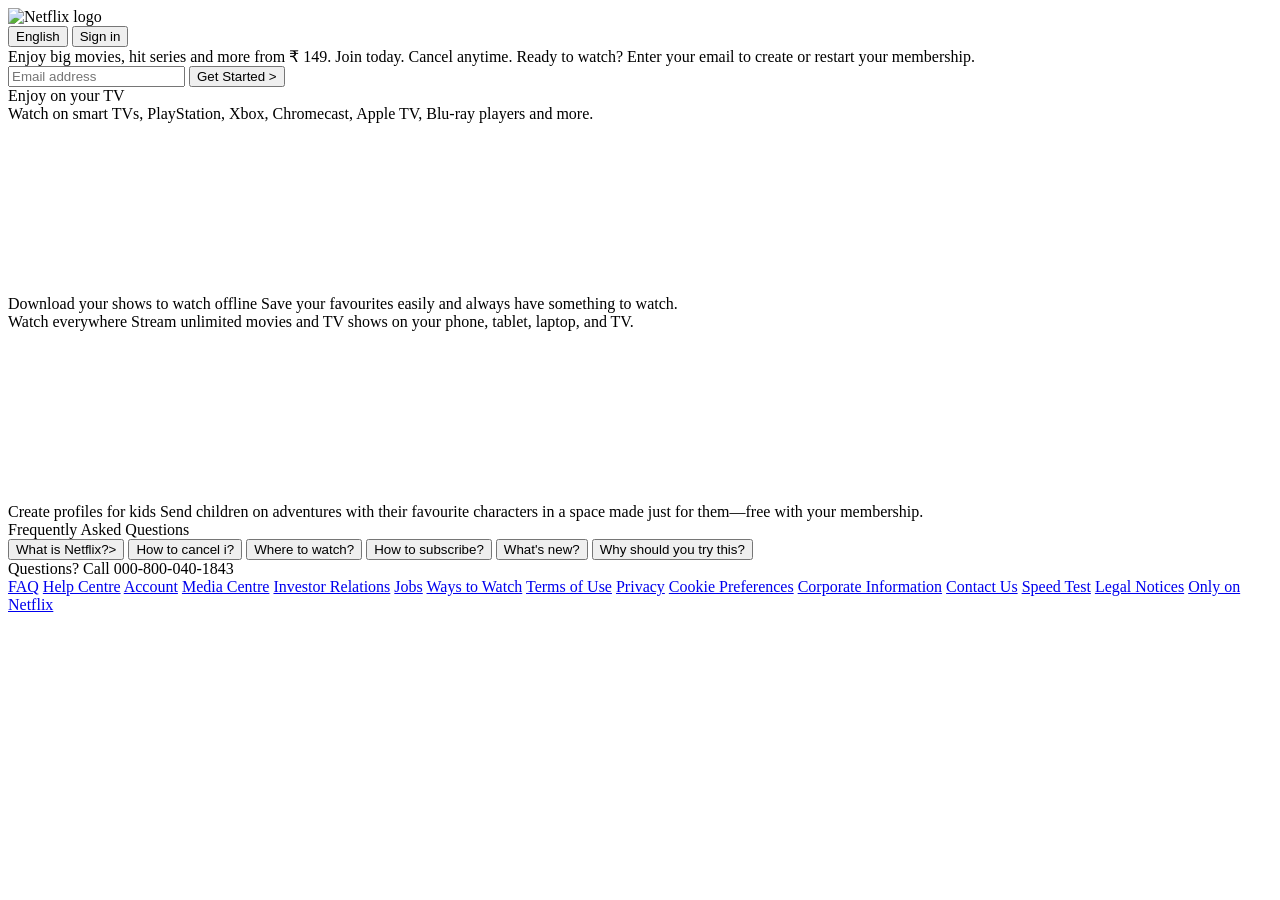
==== index.html @ b2d28cfb "Move Netflix clone files to root" ====
<!DOCTYPE html>
<html lang="en">

<head>
    <meta charset="UTF-8" />
    <meta name="viewport" content="width=device-width, initial-scale=1.0" />
    <title>Netflix Clone</title>
    <link rel="stylesheet" href="Style.css" />
    <link rel="shortcut icon" href="favicon.ico" type="image/x-icon">
</head>

<body>
    <div class="main">
        <nav>
            <span>
                <img src="Assets/Images/logo.svg" alt="Netflix logo" />
            </span>
            <div>
                <button class="trans">English</button>
                <button class="red">Sign in</button>
            </div>
        </nav>
        <div class="box"></div>
        <div class="content">
            <div class="last">
                <span class="st">Enjoy big movies, hit series and more from ₹ 149.</span>
                <span class="nd">Join today. Cancel anytime.</span>
                <span class="rd">Ready to watch? Enter your email to create or restart your membership.</span>
            </div>
            <div>
                <input class="trans" type="text" placeholder="Email address" />
                <button class="red"> Get Started ></button>
            </div>
        </div>
    </div>
    <div class="separation"></div>
    <section class="sect">
        <div class="first">
            <div>Enjoy on your TV</div>
            <div>Watch on smart TVs, PlayStation, Xbox, Chromecast, Apple TV, Blu-ray
                players and more.</div>
        </div>
        <div class="secImg">
            <img src="Assets/Images/video image.png" alt="" />
            <video src="Assets/Videos/Video1.m4v"
                autoplay loop muted></video>
        </div>

    </section>
    <div class="separation"></div>
    <section class="sect">
        <div class="secImg">
            <img src="Assets/Images/image 2.jpg" alt="" />

        </div>
        <div class="first">
            <span>Download your shows to watch offline</span>
            <span>Save your favourites easily and always have something to watch.</span>
        </div>
    </section>
    <div class="separation"></div>
    <section class="sect">
        <div class="first">
            <span>Watch everywhere</span>
            <span>Stream unlimited movies and TV shows on your phone, tablet, laptop, and TV.</span>
        </div>
        <div class="secImg">
            <img src="Assets/Images/video image.png" alt="" />
            <video src="Assets/Videos/Video2.m4v"
                autoplay loop muted></video>
        </div>

    </section>
    <div class="separation"></div>
    <section class="sect">
        <div class="secImg">
            <img src="Assets/Images/video image 3.png"
                alt="" />

        </div>
        <div class="first">
            <span>Create profiles for kids</span>
            <span>Send children on adventures with their favourite characters in a space made just for them—free with
                your membership.</span>
        </div>
    </section>
    <div class="separation"></div>
    <div class="faqs">
        <span>Frequently Asked Questions</span>
        <div class="buttons">
            <button>What is Netflix?></button>
            <button>How to cancel i?</button>
            <button>Where to watch?</button>
            <button>How to subscribe?</button>
            <button>What's new?</button>
            <button>Why should you try this?</button>
        </div>
        <div class="separation"></div>
        <footer>
            <div>
                <span>
                    Questions? Call 000-800-040-1843
                </span>
                <div class="links">
                    <a href="#">FAQ</a>
                    <a href="#">Help Centre</a>
                    <a href="#">Account</a>
                    <a href="#">Media Centre</a>
                    <a href="#">Investor Relations</a>
                    <a href="#">Jobs</a>
                    <a href="#">Ways to Watch</a>
                    <a href="#">Terms of Use</a>
                    <a href="#">Privacy</a>
                    <a href="#">Cookie Preferences</a>
                    <a href="#">Corporate Information</a>
                    <a href="#">Contact Us</a>
                    <a href="#">Speed Test</a>
                    <a href="#">Legal Notices</a>
                    <a href="#">Only on Netflix</a>
                </div>
            </div>

        </footer>
</body>

</html>
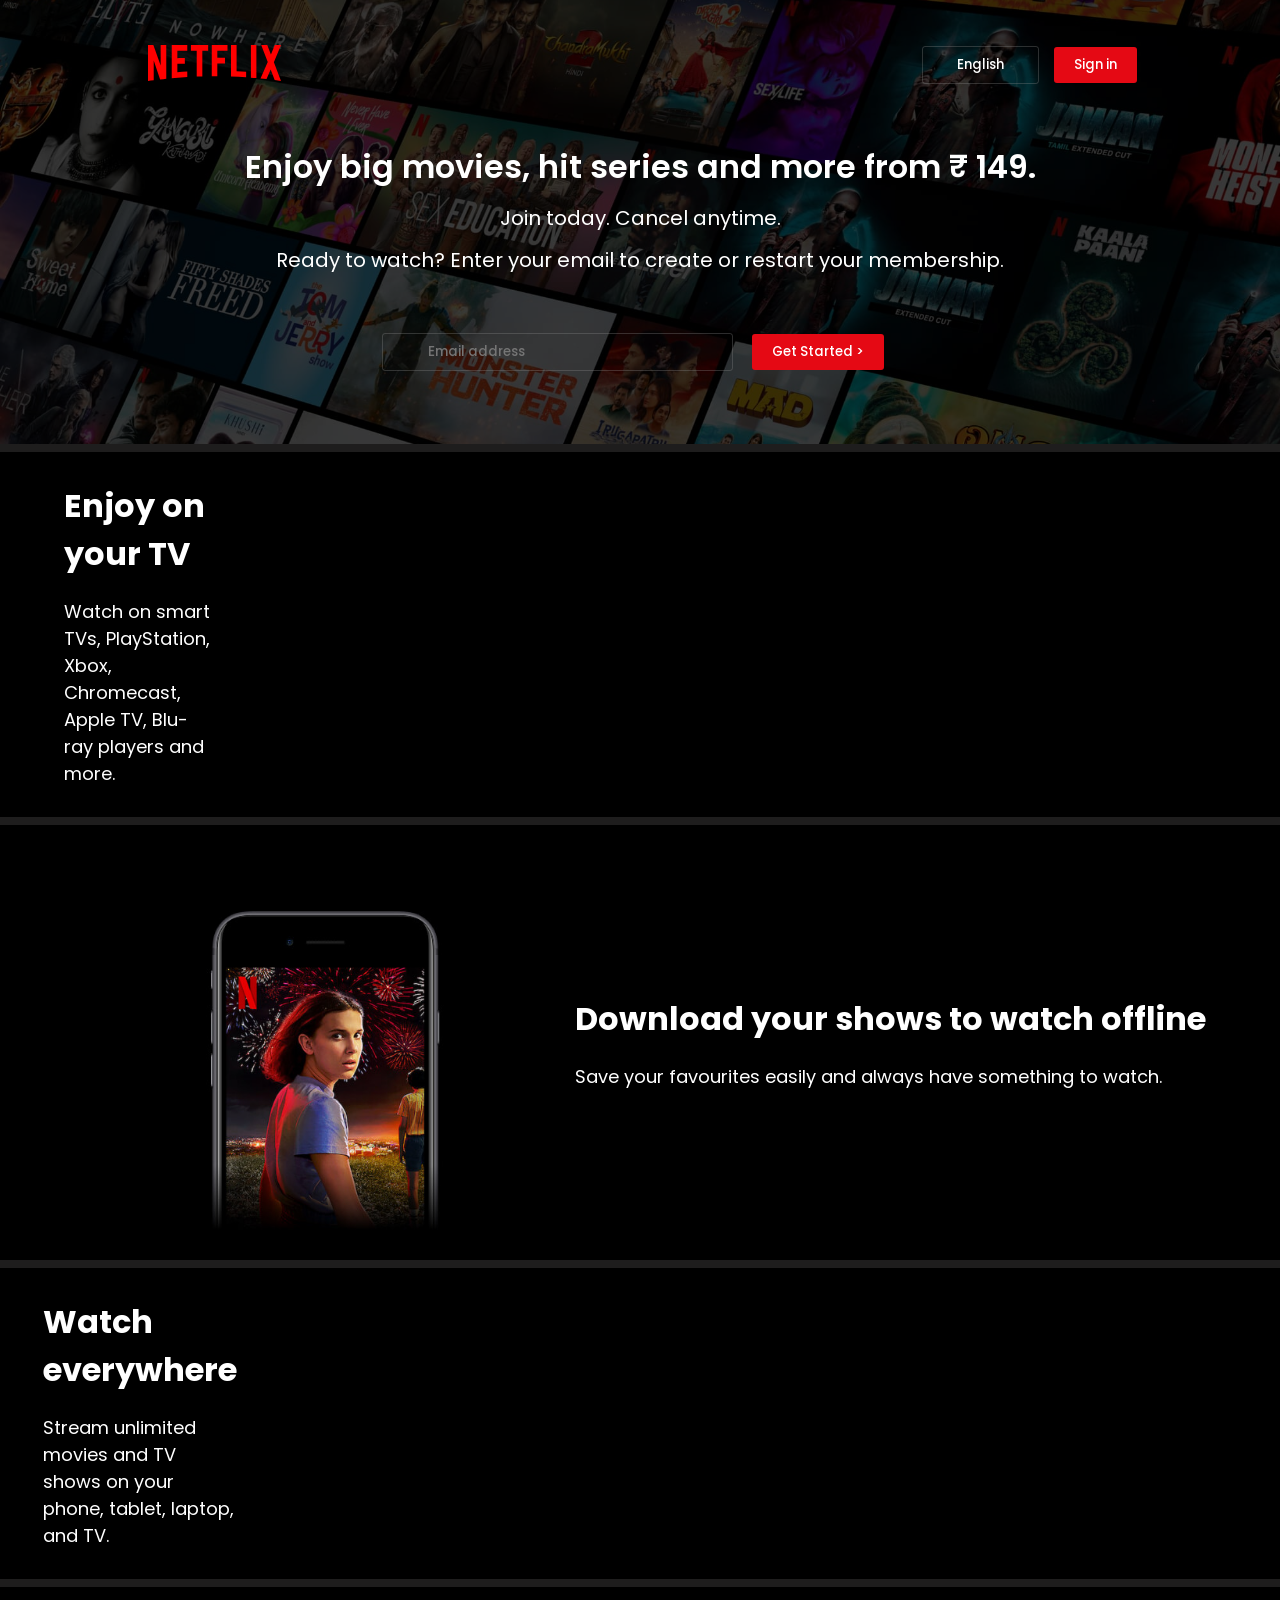
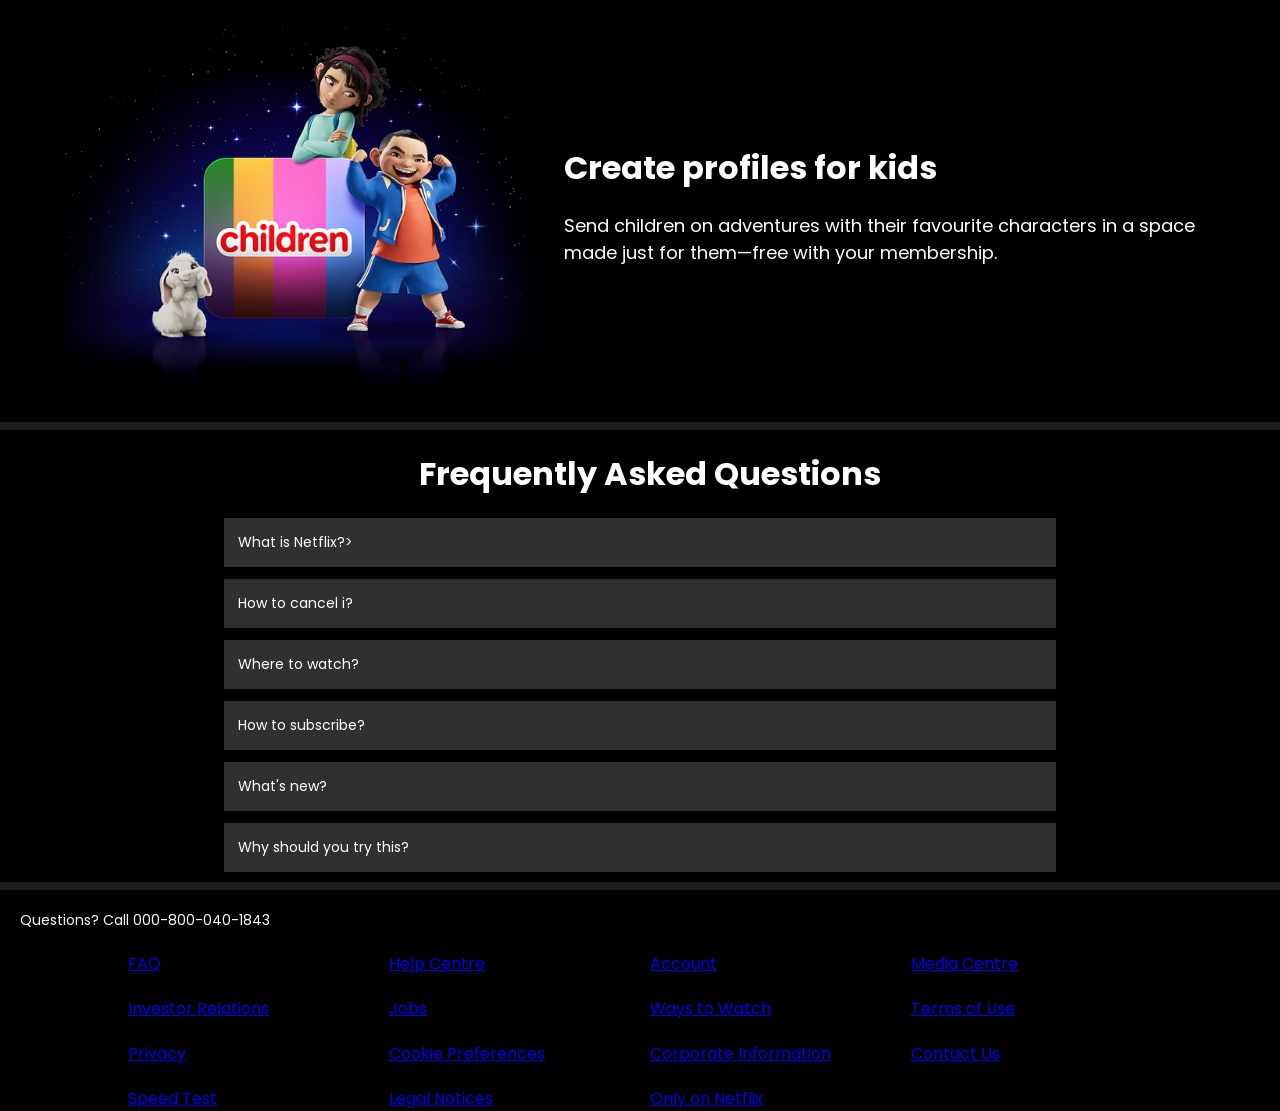
==== commit d14655c1: "changing the names od files inside the html and css file" ====
--- a/index.html
+++ b/index.html
@@ -5,7 +5,7 @@
     <meta charset="UTF-8" />
     <meta name="viewport" content="width=device-width, initial-scale=1.0" />
     <title>Netflix Clone</title>
-    <link rel="stylesheet" href="Style.css" />
+    <link rel="stylesheet" href="style.css" />
     <link rel="shortcut icon" href="favicon.ico" type="image/x-icon">
 </head>
 
@@ -13,7 +13,7 @@
     <div class="main">
         <nav>
             <span>
-                <img src="Assets/Images/logo.svg" alt="Netflix logo" />
+                <img src="assets/images/logo.svg" alt="Netflix logo" />
             </span>
             <div>
                 <button class="trans">English</button>
@@ -41,8 +41,8 @@
                 players and more.</div>
         </div>
         <div class="secImg">
-            <img src="Assets/Images/video image.png" alt="" />
-            <video src="Assets/Videos/Video1.m4v"
+            <img src="assets/images/video image.png" alt="" />
+            <video src="assets/videos/Video1.m4v"
                 autoplay loop muted></video>
         </div>
 
@@ -50,7 +50,7 @@
     <div class="separation"></div>
     <section class="sect">
         <div class="secImg">
-            <img src="Assets/Images/image 2.jpg" alt="" />
+            <img src="assets/images/image 2.jpg" alt="" />
 
         </div>
         <div class="first">
@@ -65,8 +65,8 @@
             <span>Stream unlimited movies and TV shows on your phone, tablet, laptop, and TV.</span>
         </div>
         <div class="secImg">
-            <img src="Assets/Images/video image.png" alt="" />
-            <video src="Assets/Videos/Video2.m4v"
+            <img src="assets/images/video image.png" alt="" />
+            <video src="assets/videos/Video2.m4v"
                 autoplay loop muted></video>
         </div>
 
@@ -74,7 +74,7 @@
     <div class="separation"></div>
     <section class="sect">
         <div class="secImg">
-            <img src="Assets/Images/video image 3.png"
+            <img src="assets/images/video image 3.png"
                 alt="" />
 
         </div>
--- a/style.css
+++ b/style.css
@@ -0,0 +1,314 @@
+@import url('https://fonts.googleapis.com/css2?family=Poppins:ital,wght@0,100;0,200;0,300;0,400;0,500;0,600;0,700;0,800;0,900;1,100;1,200;1,300;1,400;1,500;1,600;1,700;1,800;1,900&display=swap');
+
+* {
+    margin: 0;
+    padding: 0;
+    font-family: "poppins";
+    box-sizing: border-box;
+
+}
+
+body {
+    background-color: black;
+    overflow-x: hidden;
+
+}
+
+.main {
+    background-image: url("assets/images/bg.jpg");
+    height: 444px;
+    background-position: center center;
+    position: relative;
+    background-repeat: no-repeat;
+    background-size: max(1200px, 100vw);
+}
+
+.main .box {
+    height: 444px;
+    width: 100%;
+    background-color: black;
+    opacity: 0.7;
+    top: 0;
+    position: absolute;
+}
+
+.main img {
+    position: relative;
+    top: 12px;
+    left: 20px;
+}
+
+nav {
+    display: flex;
+    justify-content: space-between;
+    margin: auto;
+    align-items: center;
+    max-width: 80vw;
+    position: relative;
+    padding: 10px 0px;
+
+}
+
+nav div {
+    display: flex;
+    align-items: center;
+    margin-top: 22px;
+}
+
+nav img {
+    height: 36px;
+    position: relative;
+    z-index: 10;
+}
+
+nav button {
+    position: relative;
+    z-index: 10;
+}
+
+.content {
+    margin: auto;
+    height: 312px;
+    position: relative;
+    color: white;
+    text-align: center;
+    display: flex;
+    flex-direction: column;
+    gap: 10px;
+    padding: 23px;
+}
+
+
+.content .last {
+    padding-bottom: 34px;
+    padding-top: 12px;
+    display: flex;
+    flex-direction: column;
+    gap: 12px;
+}
+
+
+
+.content .last .st {
+    font-weight: 600;
+    font-size: 32px;
+    text-align: center;
+}
+
+.content .last .nd {
+    font-weight: 400;
+    font-size: 20px;
+    text-align: center;
+}
+
+.content .last .rd {
+    font-weight: 400;
+    font-size: 20px;
+    text-align: center;
+}
+
+.red {
+    color: white;
+    background-color: #e50914;
+    border: none;
+    padding: 7px;
+    border-radius: 3px;
+    font-weight: 500;
+    padding: 8px 20px;
+    margin: 15px;
+    cursor: pointer;
+}
+
+nav .trans {
+    background-color: transparent;
+    color: white;
+    border: 1px solid rgba(140, 139, 139, 0.317);
+    border-radius: 3px;
+    font-weight: 500;
+    padding: 8px 34px;
+    cursor: pointer;
+}
+
+.content .trans {
+    background-color: transparent;
+    color: white;
+    border: 1px solid rgba(140, 139, 139, 0.317);
+    padding: 7px;
+    border-radius: 3px;
+    font-weight: 500;
+    padding: 8px 45px;
+
+}
+
+.separation {
+    height: 8px;
+    background-color: rgba(100, 98, 98, 0.299);
+}
+
+.sect {
+    display: flex;
+    padding: 30px 0px;
+    flex-direction: row;
+    max-width: 90vw;
+    align-items: center;
+    justify-content: center;
+    margin: auto;
+}
+
+.first {
+    display: flex;
+    flex-direction: column;
+    color: white;
+    max-width: 70vw;
+    justify-content: center;
+}
+
+.first :nth-child(1) {
+    display: flex;
+    justify-self: center;
+    align-items: center;
+    margin-bottom: 20px;
+    font-size: 32px;
+    font-weight: bolder;
+}
+
+.first :nth-child(2) {
+    font-size: 18px;
+}
+
+.secImg {
+    display: flex;
+    position: relative;
+}
+
+.secImg img {
+    width: 500px;
+    position: relative;
+    z-index: 10;
+    flex-direction: column;
+}
+
+.secImg video {
+    position: relative;
+    width: 500px;
+    fill: white;
+    margin-top: 0px;
+}
+
+.faqs>span {
+    color: white;
+    font-size: 32px;
+    font-weight: bolder;
+    margin: 20px 0px 20px 20px;
+    display: flex;
+    justify-content: center;
+    align-items: center;
+}
+
+.faqs .buttons {
+    display: flex;
+    flex-direction: column;
+    max-width: 65vw;
+    margin: auto;
+    gap: 12px;
+    margin-bottom: 10px;
+}
+
+.faqs .buttons button {
+    background-color: #303030;
+    color: white;
+    border: none;
+    padding: 14px;
+    font-size: 14px;
+    text-align: left;
+    cursor: pointer;
+    display: flex;
+    justify-content: space-between;
+    align-items: center;
+}
+
+.faqs .buttons button img {
+    width: 12px;
+    height: 12px;
+    filter: invert(1);
+}
+
+.faqs .buttons button:hover {
+    background-color: #454545;
+}
+
+footer span {
+    color: floralwhite;
+    font-size: 14px;
+    margin: 20px 20px;
+    display: flex;
+    justify-content: flex-start;
+    align-items: center;
+}
+
+.links {
+    color: white;
+    display: grid;
+    grid-template-columns: 1fr 1fr 1fr 1fr;
+    gap: 20px;
+    margin: auto;
+    max-width: 80vw;
+}
+
+@media screen and (max-width: 500px) {
+    body {
+        overflow-x: hidden;
+        max-width: 100vw;
+    }
+
+    .content .last {
+        padding-bottom: 0px;
+        padding-top: 0px;
+        gap: 6px;
+    }
+
+    nav img {
+        height: 23px;
+        margin: 0;
+        padding: 0;
+    }
+
+    nav .trans {
+        padding: 3px 5px;
+        font-size: 10px;
+    }
+
+    nav .red {
+        padding: 3px 7px;
+        font-size: 10px;
+    }
+
+    .sect .secImg img {
+        width: 300px;
+    }
+
+    .sect .secImg video {
+        width: 300px;
+    }
+
+    .main {
+        height: 500px;
+        background-size: cover;
+    }
+
+    .main .box {
+        height: 500px;
+    }
+}
+
+@media screen and (max-width: 1134px) {
+
+    .links {
+        grid-template-columns: 1fr 1fr;
+        gap: 10px;
+    }
+
+    .sect {
+        flex-wrap: wrap;
+    }
+}
